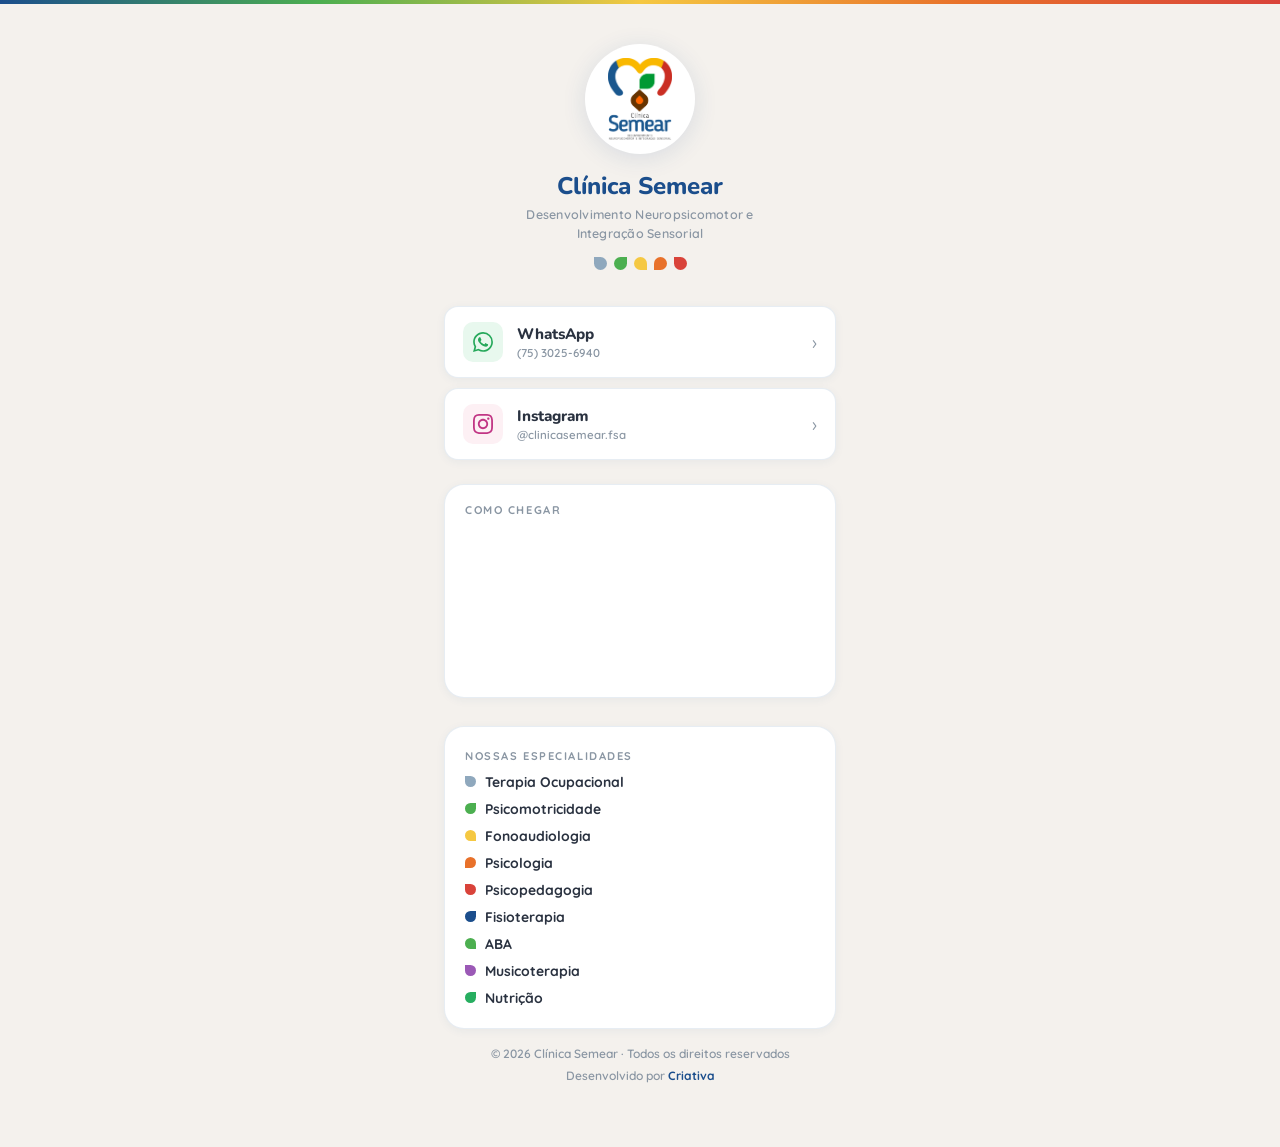
==== index.html @ 13c46524 "Add files via upload" ====
<!DOCTYPE html>
<html lang="pt-BR">
<head>
    <meta charset="UTF-8" />
    <meta name="viewport" content="width=device-width, initial-scale=1.0" />
    <title>Clínica Semear | Desenvolvimento Neuropsicomotor e Integração Sensorial</title>

    <meta name="description" content="Clínica Semear - Desenvolvimento Neuropsicomotor e Integração Sensorial. Feira de Santana - BA." />
    <meta name="theme-color" content="#1B4E8C" />

    <link rel="icon" type="image/png" href="https://clinica-semear.teamcriativa.com/icones/favicon-96x96.png" sizes="96x96" />
    <link rel="icon" type="image/svg+xml" href="https://clinica-semear.teamcriativa.com/icones/favicon.svg" />
    <link rel="shortcut icon" href="https://clinica-semear.teamcriativa.com/icones/favicon.ico" />
    <link rel="apple-touch-icon" sizes="180x180" href="https://clinica-semear.teamcriativa.com/icones/apple-touch-icon.png" />
    <meta name="apple-mobile-web-app-title" content="MyWebSite" />
    <link rel="manifest" href="https://clinica-semear.teamcriativa.com/icones/site.webmanifest" />

    <!-- Open Graph (WhatsApp, Facebook, Google) -->
    <meta property="og:image" content="https://seusite.com.br/og-image.png" />
    <meta property="og:title" content="Clínica Semear" />
    <meta property="og:description" content="Desenvolvimento Neuropsicomotor e Integração Sensorial" />

    <link rel="preconnect" href="https://fonts.googleapis.com" />
    <link rel="preconnect" href="https://fonts.gstatic.com" crossorigin />
    <link href="https://fonts.googleapis.com/css2?family=Nunito:wght@400;600;700;800&family=Quicksand:wght@500;600;700&display=swap" rel="stylesheet" />

    <style>
        :root {
            --blue:      #1B4E8C;
            --blue-mid:  #2560A8;
            --bg:        #F4F1ED;
            --white:     #FFFFFF;
            --text:      #2A3240;
            --muted:     #8A96A3;
            --border:    rgba(27,78,140,0.10);
        }

        * { margin: 0; padding: 0; box-sizing: border-box; }

        body {
            font-family: 'Quicksand', sans-serif;
            background: var(--bg);
            color: var(--text);
            min-height: 100vh;
            display: flex;
            flex-direction: column;
            align-items: center;
        }

        /* subtle top bar */
        .top-bar {
            width: 100%;
            height: 4px;
            background: linear-gradient(90deg, #1B4E8C, #4CAF50, #F5C842, #E8712A, #D9433A);
        }

        .container {
            max-width: 440px;
            width: 100%;
            padding: 40px 24px 60px;
            display: flex;
            flex-direction: column;
            align-items: center;
        }

        /* ── header ── */
        .header {
            display: flex;
            flex-direction: column;
            align-items: center;
            margin-bottom: 36px;
            animation: fadeDown 0.6s ease both;
        }

        .logo-wrap {
            width: 110px;
            height: 110px;
            border-radius: 50%;
            background: var(--white);
            display: flex;
            align-items: center;
            justify-content: center;
            box-shadow: 0 4px 24px rgba(27,78,140,0.12);
            padding: 14px;
            margin-bottom: 16px;
        }
        .logo-wrap img {
            width: 100%;
            height: 100%;
            object-fit: contain;
        }

        .clinic-name {
            font-family: 'Nunito', sans-serif;
            font-size: 1.5rem;
            font-weight: 800;
            color: var(--blue);
            margin-bottom: 4px;
        }

        .tagline {
            font-size: 0.78rem;
            color: var(--muted);
            font-weight: 600;
            text-align: center;
            max-width: 260px;
            line-height: 1.5;
            letter-spacing: 0.02em;
        }

        /* grain dots */
        .grains {
            display: flex;
            gap: 7px;
            margin-top: 14px;
        }
        .grain {
            width: 13px;
            height: 13px;
            animation: popIn 0.4s cubic-bezier(.34,1.56,.64,1) both;
        }
        /* diagonal directions via border-radius: canto 0 = ponta */
        .grain:nth-child(1) { background:#8FA8BD; animation-delay:0.3s; border-radius: 0 50% 50% 50%; } /* ponta topo-esq */
        .grain:nth-child(2) { background:#4CAF50; animation-delay:0.4s; border-radius: 50% 0 50% 50%; } /* ponta topo-dir */
        .grain:nth-child(3) { background:#F5C842; animation-delay:0.5s; border-radius: 50% 50% 0 50%; } /* ponta baixo-dir */
        .grain:nth-child(4) { background:#E8712A; animation-delay:0.6s; border-radius: 50% 50% 50% 0; } /* ponta baixo-esq */
        .grain:nth-child(5) { background:#D9433A; animation-delay:0.7s; border-radius: 0 50% 50% 50%; } /* ponta topo-esq */

        /* ── buttons ── */
        .buttons {
            width: 100%;
            display: flex;
            flex-direction: column;
            gap: 10px;
            margin-bottom: 24px;
        }

        .btn {
            display: flex;
            align-items: center;
            gap: 14px;
            padding: 15px 18px;
            border-radius: 14px;
            text-decoration: none;
            background: var(--white);
            border: 1.5px solid var(--border);
            box-shadow: 0 2px 10px rgba(27,78,140,0.06);
            transition: transform 0.18s ease, box-shadow 0.18s ease, border-color 0.18s ease;
            animation: fadeUp 0.5s ease both;
            color: var(--text);
        }
        .btn:nth-child(1) { animation-delay: 0.25s; }
        .btn:nth-child(2) { animation-delay: 0.35s; }
        .btn:nth-child(3) { animation-delay: 0.45s; }
        .btn:nth-child(4) { animation-delay: 0.55s; }

        .btn:hover {
            transform: translateY(-2px);
            box-shadow: 0 6px 20px rgba(27,78,140,0.13);
            border-color: rgba(27,78,140,0.22);
        }
        .btn:active { transform: translateY(0); }

        .btn-icon {
            width: 40px;
            height: 40px;
            border-radius: 10px;
            display: flex;
            align-items: center;
            justify-content: center;
            flex-shrink: 0;
        }

        .btn-text { flex: 1; }
        .btn-label {
            display: block;
            font-family: 'Nunito', sans-serif;
            font-size: 0.95rem;
            font-weight: 800;
            color: var(--text);
        }
        .btn-sub {
            display: block;
            font-size: 0.72rem;
            color: var(--muted);
            font-weight: 600;
            margin-top: 1px;
        }

        .btn-arrow {
            font-size: 1.2rem;
            color: var(--muted);
        }

        /* icon bg colors — subtle tints */
        .icon-green  { background: #E8F8EE; }
        .icon-insta  { background: #FDF0F4; }
        .icon-email  { background: #FEF9E7; }
        .icon-map    { background: #FEF0EB; }

        /* ── card ── */
        .card {
            width: 100%;
            background: var(--white);
            border-radius: 20px;
            padding: 22px 20px;
            border: 1.5px solid var(--border);
            box-shadow: 0 2px 10px rgba(27,78,140,0.06);
            margin-bottom: 14px;
            animation: fadeUp 0.5s ease 0.65s both;
        }

        .card-title {
            font-size: 0.7rem;
            font-weight: 800;
            letter-spacing: 0.14em;
            text-transform: uppercase;
            color: var(--muted);
            margin-bottom: 10px;
        }

        .especialidades {
            display: flex;
            flex-direction: column;
            gap: 10px;
        }

        .esp-item {
            display: flex;
            align-items: center;
            gap: 9px;
            font-size: 0.87rem;
            font-weight: 700;
            color: var(--text);
        }

        .esp-dot {
            width: 11px;
            height: 11px;
            border-radius: 50% 50% 50% 0;
            flex-shrink: 0;
        }

        /* ── map ── */
        .map-card {
            width: 100%;
            background: var(--white);
            border-radius: 20px;
            overflow: hidden;
            border: 1.5px solid var(--border);
            box-shadow: 0 2px 10px rgba(27,78,140,0.06);
            margin-bottom: 28px;
            animation: fadeUp 0.5s ease 0.75s both;
        }
        .map-header {
            padding: 18px 20px 0px;
        }
        .map-address {
            font-size: 0.8rem;
            color: var(--muted);
            font-weight: 600;
            margin-top: 4px;
        }
        .map-embed {
            width: 100%;
            height: 170px;
            border: none;
            display: block;
        }

        /* ── footer ── */
        .footer {
            text-align: center;
            font-size: 0.75rem;
            color: var(--muted);
            font-weight: 600;
            animation: fadeUp 0.5s ease 0.85s both;
            line-height: 1.8;
        }
        .footer a { color: var(--blue); text-decoration: none; font-weight: 700; }
        .footer a:hover { text-decoration: underline; }

        /* ── animations ── */
        @keyframes fadeDown {
            from { opacity: 0; transform: translateY(-16px); }
            to   { opacity: 1; transform: translateY(0); }
        }
        @keyframes fadeUp {
            from { opacity: 0; transform: translateY(16px); }
            to   { opacity: 1; transform: translateY(0); }
        }
        @keyframes popIn {
            from { opacity: 0; transform: scale(0.4); }
            to   { opacity: 1; transform: scale(1); }
        }
    </style>
</head>
<body>

    <div class="top-bar"></div>

    <div class="container">

        <!-- header -->
        <div class="header">
            <div class="logo-wrap">
                <img src="./logo.png" alt="Clínica Semear" />
            </div>
            <span class="clinic-name">Clínica Semear</span>
            <span class="tagline">Desenvolvimento Neuropsicomotor e Integração Sensorial</span>
            <div class="grains">
                <div class="grain"></div>
                <div class="grain"></div>
                <div class="grain"></div>
                <div class="grain"></div>
                <div class="grain"></div>
            </div>
        </div>

        <!-- links -->
        <div class="buttons">

            <a class="btn" href="https://api.whatsapp.com/send?phone=5575930256940&text=Olá,%20Clínica%20Semear!%20Gostaria%20de%20agendar%20uma%20consulta." target="_blank" rel="noopener">
                <div class="btn-icon icon-green">
                    <svg width="20" height="20" viewBox="0 0 24 24" fill="#25A85A"><path d="M17.472 14.382c-.297-.149-1.758-.867-2.03-.967-.273-.099-.471-.148-.67.15-.197.297-.767.966-.94 1.164-.173.199-.347.223-.644.075-.297-.15-1.255-.463-2.39-1.475-.883-.788-1.48-1.761-1.653-2.059-.173-.297-.018-.458.13-.606.134-.133.298-.347.446-.52.149-.174.198-.298.298-.497.099-.198.05-.371-.025-.52-.075-.149-.669-1.612-.916-2.207-.242-.579-.487-.5-.669-.51-.173-.008-.371-.01-.57-.01-.198 0-.52.074-.792.372-.272.297-1.04 1.016-1.04 2.479 0 1.462 1.065 2.875 1.213 3.074.149.198 2.096 3.2 5.077 4.487.709.306 1.262.489 1.694.625.712.227 1.36.195 1.871.118.571-.085 1.758-.719 2.006-1.413.248-.694.248-1.289.173-1.413-.074-.124-.272-.198-.57-.347m-5.421 7.403h-.004a9.87 9.87 0 01-5.031-1.378l-.361-.214-3.741.982.998-3.648-.235-.374a9.86 9.86 0 01-1.51-5.26c.001-5.45 4.436-9.884 9.888-9.884 2.64 0 5.122 1.03 6.988 2.898a9.825 9.825 0 012.893 6.994c-.003 5.45-4.437 9.884-9.885 9.884m8.413-18.297A11.815 11.815 0 0012.05 0C5.495 0 .16 5.335.157 11.892c0 2.096.547 4.142 1.588 5.945L.057 24l6.305-1.654a11.882 11.882 0 005.683 1.448h.005c6.554 0 11.89-5.335 11.893-11.893a11.821 11.821 0 00-3.48-8.413z"/></svg>
                </div>
                <div class="btn-text">
                    <span class="btn-label">WhatsApp</span>
                    <span class="btn-sub">(75) 3025-6940</span>
                </div>
                <span class="btn-arrow">›</span>
            </a>

            <a class="btn" href="https://www.instagram.com/clinicasemear.fsa/" target="_blank" rel="noopener">
                <div class="btn-icon icon-insta">
                    <svg width="20" height="20" viewBox="0 0 24 24" fill="#C13584"><path d="M12 2.163c3.204 0 3.584.012 4.85.07 3.252.148 4.771 1.691 4.919 4.919.058 1.265.069 1.645.069 4.849 0 3.205-.012 3.584-.069 4.849-.149 3.225-1.664 4.771-4.919 4.919-1.266.058-1.644.07-4.85.07-3.204 0-3.584-.012-4.849-.07-3.26-.149-4.771-1.699-4.919-4.92-.058-1.265-.07-1.644-.07-4.849 0-3.204.013-3.583.07-4.849.149-3.227 1.664-4.771 4.919-4.919 1.266-.057 1.645-.069 4.849-.069zm0-2.163c-3.259 0-3.667.014-4.947.072-4.358.2-6.78 2.618-6.98 6.98-.059 1.281-.073 1.689-.073 4.948 0 3.259.014 3.668.072 4.948.2 4.358 2.618 6.78 6.98 6.98 1.281.058 1.689.072 4.948.072 3.259 0 3.668-.014 4.948-.072 4.354-.2 6.782-2.618 6.979-6.98.059-1.28.073-1.689.073-4.948 0-3.259-.014-3.667-.072-4.947-.196-4.354-2.617-6.78-6.979-6.98-1.281-.059-1.69-.073-4.949-.073zm0 5.838c-3.403 0-6.162 2.759-6.162 6.162s2.759 6.163 6.162 6.163 6.162-2.759 6.162-6.163c0-3.403-2.759-6.162-6.162-6.162zm0 10.162c-2.209 0-4-1.79-4-4 0-2.209 1.791-4 4-4s4 1.791 4 4c0 2.21-1.791 4-4 4zm6.406-11.845c-.796 0-1.441.645-1.441 1.44s.645 1.44 1.441 1.44c.795 0 1.439-.645 1.439-1.44s-.644-1.44-1.439-1.44z"/></svg>
                </div>
                <div class="btn-text">
                    <span class="btn-label">Instagram</span>
                    <span class="btn-sub">@clinicasemear.fsa</span>
                </div>
                <span class="btn-arrow">›</span>
            </a>

        </div>

        <!-- mapa -->
        <div class="map-card">
            <div class="map-header">
                <p class="card-title">Como chegar</p>
            </div>
            <iframe
                class="map-embed"
                src="https://maps.google.com/maps?q=Cl%C3%ADnica+Semear+Feira+de+Santana&output=embed&hl=pt-BR"
                allowfullscreen loading="lazy"
                referrerpolicy="no-referrer-when-downgrade"
                title="Localização da Clínica Semear">
            </iframe>
        </div>

        <!-- especialidades -->
        <div class="card">
            <p class="card-title">Nossas Especialidades</p>
            <div class="especialidades">
                <div class="esp-item"><div class="esp-dot" style="background:#8FA8BD;border-radius:0 50% 50% 50%"></div>Terapia Ocupacional</div>
                <div class="esp-item"><div class="esp-dot" style="background:#4CAF50;border-radius:50% 0 50% 50%"></div>Psicomotricidade</div>
                <div class="esp-item"><div class="esp-dot" style="background:#F5C842;border-radius:50% 50% 0 50%"></div>Fonoaudiologia</div>
                <div class="esp-item"><div class="esp-dot" style="background:#E8712A;border-radius:50% 50% 50% 0"></div>Psicologia</div>
                <div class="esp-item"><div class="esp-dot" style="background:#D9433A;border-radius:0 50% 50% 50%"></div>Psicopedagogia</div>
                <div class="esp-item"><div class="esp-dot" style="background:#1B4E8C;border-radius:50% 0 50% 50%"></div>Fisioterapia</div>
                <div class="esp-item"><div class="esp-dot" style="background:#4CAF50;border-radius:50% 50% 0 50%"></div>ABA</div>
                <div class="esp-item"><div class="esp-dot" style="background:#9B59B6;border-radius:0 50% 50% 50%"></div>Musicoterapia</div>
                <div class="esp-item"><div class="esp-dot" style="background:#27AE60;border-radius:50% 0 50% 50%"></div>Nutrição</div>
            </div>
        </div>

        <div class="footer">
            © <span id="ano"></span> Clínica Semear · Todos os direitos reservados<br />
            Desenvolvido por <a href="https://www.instagram.com/teamcriativamkt/" target="_blank" rel="noopener">Criativa</a>
        </div>

    </div>

    <script>document.getElementById('ano').textContent = new Date().getFullYear();</script>
</body>
</html>
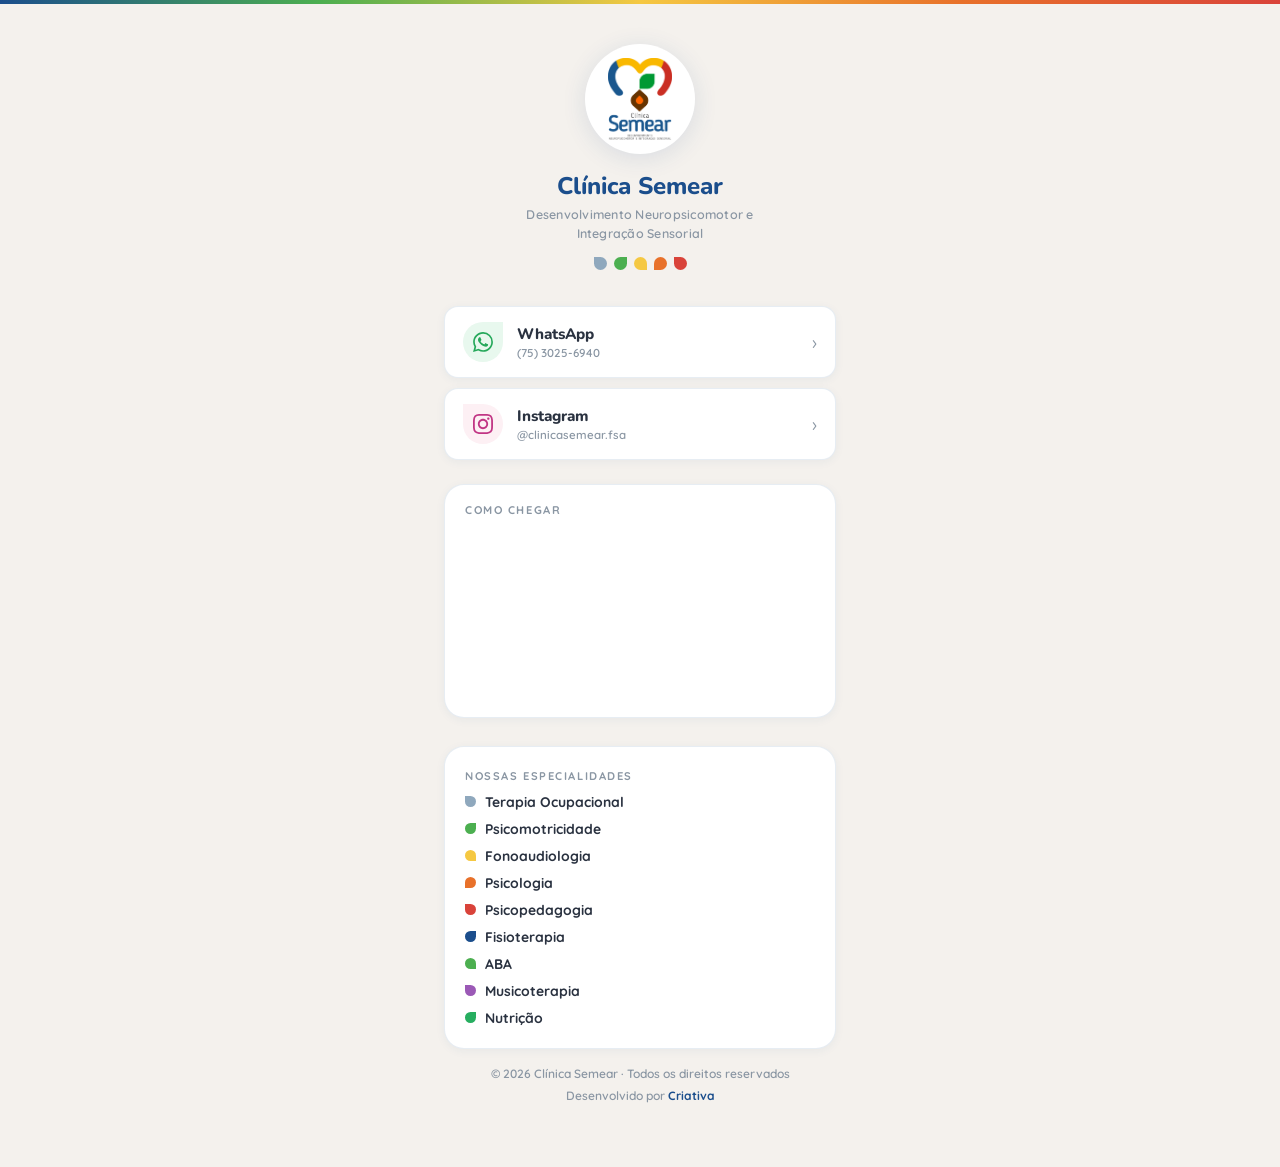
==== commit 0687f5e0: "Update index.html" ====
--- a/index.html
+++ b/index.html
@@ -16,7 +16,7 @@
     <link rel="manifest" href="https://clinica-semear.teamcriativa.com/icones/site.webmanifest" />
 
     <!-- Open Graph (WhatsApp, Facebook, Google) -->
-    <meta property="og:image" content="https://seusite.com.br/og-image.png" />
+    <meta property="og:image" content="https://clinica-semear.teamcriativa.com/bg.jpg" />
     <meta property="og:title" content="Clínica Semear" />
     <meta property="og:description" content="Desenvolvimento Neuropsicomotor e Integração Sensorial" />
 
@@ -164,7 +164,7 @@
         .btn-icon {
             width: 40px;
             height: 40px;
-            border-radius: 10px;
+            
             display: flex;
             align-items: center;
             justify-content: center;
@@ -193,8 +193,8 @@
         }
 
         /* icon bg colors — subtle tints */
-        .icon-green  { background: #E8F8EE; }
-        .icon-insta  { background: #FDF0F4; }
+        .icon-green  { background: #E8F8EE; border-radius: 50% 0 50% 50%;}
+        .icon-insta  { background: #FDF0F4;  border-radius: 0 50% 50%;}
         .icon-email  { background: #FEF9E7; }
         .icon-map    { background: #FEF0EB; }
 
@@ -251,9 +251,10 @@
             box-shadow: 0 2px 10px rgba(27,78,140,0.06);
             margin-bottom: 28px;
             animation: fadeUp 0.5s ease 0.75s both;
+            padding: 0 20px 20px;
         }
         .map-header {
-            padding: 18px 20px 0px;
+            padding: 18px 0 0 0 ;
         }
         .map-address {
             font-size: 0.8rem;
@@ -264,6 +265,7 @@
         .map-embed {
             width: 100%;
             height: 170px;
+            border-radius: 10px;
             border: none;
             display: block;
         }
@@ -349,13 +351,13 @@
             <div class="map-header">
                 <p class="card-title">Como chegar</p>
             </div>
-            <iframe
-                class="map-embed"
-                src="https://maps.google.com/maps?q=Cl%C3%ADnica+Semear+Feira+de+Santana&output=embed&hl=pt-BR"
-                allowfullscreen loading="lazy"
-                referrerpolicy="no-referrer-when-downgrade"
-                title="Localização da Clínica Semear">
-            </iframe>
+                <iframe
+                    class="map-embed"
+                    src="https://maps.google.com/maps?q=Cl%C3%ADnica+Semear+Feira+de+Santana&output=embed&hl=pt-BR"
+                    allowfullscreen loading="lazy"
+                    referrerpolicy="no-referrer-when-downgrade"
+                    title="Localização da Clínica Semear">
+                </iframe>
         </div>
 
         <!-- especialidades -->
@@ -383,4 +385,4 @@
 
     <script>document.getElementById('ano').textContent = new Date().getFullYear();</script>
 </body>
-</html>+</html>
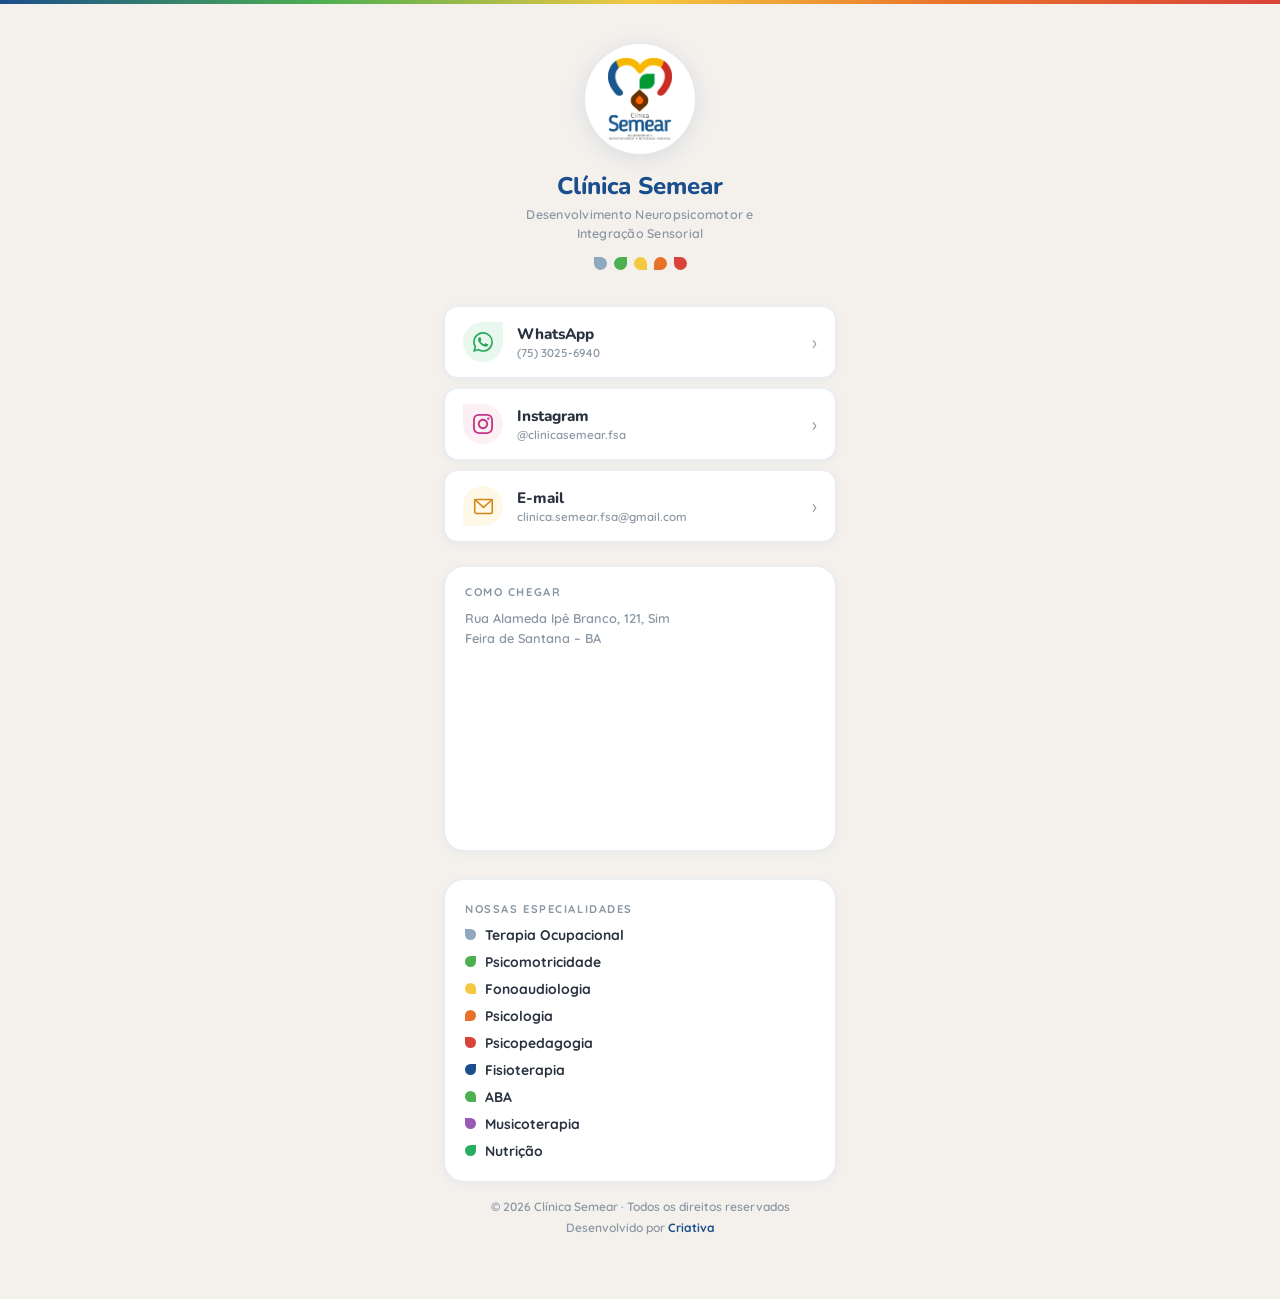
==== commit 0ed1698c: "Update index.html" ====
--- a/index.html
+++ b/index.html
@@ -19,6 +19,15 @@
     <meta property="og:image" content="https://clinica-semear.teamcriativa.com/bg.jpg" />
     <meta property="og:title" content="Clínica Semear" />
     <meta property="og:description" content="Desenvolvimento Neuropsicomotor e Integração Sensorial" />
+
+    <!-- Google Analytics -->
+    <script async src="https://www.googletagmanager.com/gtag/js?id=G-KRX3YRPLMB"></script>
+    <script>
+        window.dataLayer = window.dataLayer || [];
+        function gtag(){dataLayer.push(arguments);}
+        gtag('js', new Date());
+        gtag('config', 'G-KRX3YRPLMB');
+    </script>
 
     <link rel="preconnect" href="https://fonts.googleapis.com" />
     <link rel="preconnect" href="https://fonts.gstatic.com" crossorigin />
@@ -119,12 +128,11 @@
             height: 13px;
             animation: popIn 0.4s cubic-bezier(.34,1.56,.64,1) both;
         }
-        /* diagonal directions via border-radius: canto 0 = ponta */
-        .grain:nth-child(1) { background:#8FA8BD; animation-delay:0.3s; border-radius: 0 50% 50% 50%; } /* ponta topo-esq */
-        .grain:nth-child(2) { background:#4CAF50; animation-delay:0.4s; border-radius: 50% 0 50% 50%; } /* ponta topo-dir */
-        .grain:nth-child(3) { background:#F5C842; animation-delay:0.5s; border-radius: 50% 50% 0 50%; } /* ponta baixo-dir */
-        .grain:nth-child(4) { background:#E8712A; animation-delay:0.6s; border-radius: 50% 50% 50% 0; } /* ponta baixo-esq */
-        .grain:nth-child(5) { background:#D9433A; animation-delay:0.7s; border-radius: 0 50% 50% 50%; } /* ponta topo-esq */
+        .grain:nth-child(1) { background:#8FA8BD; animation-delay:0.3s; border-radius: 0 50% 50% 50%; }
+        .grain:nth-child(2) { background:#4CAF50; animation-delay:0.4s; border-radius: 50% 0 50% 50%; }
+        .grain:nth-child(3) { background:#F5C842; animation-delay:0.5s; border-radius: 50% 50% 0 50%; }
+        .grain:nth-child(4) { background:#E8712A; animation-delay:0.6s; border-radius: 50% 50% 50% 0; }
+        .grain:nth-child(5) { background:#D9433A; animation-delay:0.7s; border-radius: 0 50% 50% 50%; }
 
         /* ── buttons ── */
         .buttons {
@@ -152,7 +160,6 @@
         .btn:nth-child(1) { animation-delay: 0.25s; }
         .btn:nth-child(2) { animation-delay: 0.35s; }
         .btn:nth-child(3) { animation-delay: 0.45s; }
-        .btn:nth-child(4) { animation-delay: 0.55s; }
 
         .btn:hover {
             transform: translateY(-2px);
@@ -164,7 +171,6 @@
         .btn-icon {
             width: 40px;
             height: 40px;
-            
             display: flex;
             align-items: center;
             justify-content: center;
@@ -192,11 +198,11 @@
             color: var(--muted);
         }
 
-        /* icon bg colors — subtle tints */
-        .icon-green  { background: #E8F8EE; border-radius: 50% 0 50% 50%;}
-        .icon-insta  { background: #FDF0F4;  border-radius: 0 50% 50%;}
-        .icon-email  { background: #FEF9E7; }
-        .icon-map    { background: #FEF0EB; }
+        /* icon bg colors */
+        .icon-green  { background: #E8F8EE; border-radius: 50% 0 50% 50%; }
+        .icon-insta  { background: #FDF0F4; border-radius: 0 50% 50% 50%; }
+        .icon-email  { background: #FEF9E7; border-radius: 50% 50% 50% 0; }
+        .icon-map    { background: #FEF0EB; border-radius: 50% 0 50% 50%; }
 
         /* ── card ── */
         .card {
@@ -254,13 +260,14 @@
             padding: 0 20px 20px;
         }
         .map-header {
-            padding: 18px 0 0 0 ;
+            padding: 18px 0 12px 0;
         }
         .map-address {
             font-size: 0.8rem;
             color: var(--muted);
             font-weight: 600;
             margin-top: 4px;
+            line-height: 1.5;
         }
         .map-embed {
             width: 100%;
@@ -322,7 +329,7 @@
         <!-- links -->
         <div class="buttons">
 
-            <a class="btn" href="https://api.whatsapp.com/send?phone=5575930256940&text=Olá,%20Clínica%20Semear!%20Gostaria%20de%20agendar%20uma%20consulta." target="_blank" rel="noopener">
+            <a class="btn" href="https://api.whatsapp.com/send?phone=557530256940&text=Olá,%20Clínica%20Semear!%20Gostaria%20de%20agendar%20uma%20consulta." target="_blank" rel="noopener">
                 <div class="btn-icon icon-green">
                     <svg width="20" height="20" viewBox="0 0 24 24" fill="#25A85A"><path d="M17.472 14.382c-.297-.149-1.758-.867-2.03-.967-.273-.099-.471-.148-.67.15-.197.297-.767.966-.94 1.164-.173.199-.347.223-.644.075-.297-.15-1.255-.463-2.39-1.475-.883-.788-1.48-1.761-1.653-2.059-.173-.297-.018-.458.13-.606.134-.133.298-.347.446-.52.149-.174.198-.298.298-.497.099-.198.05-.371-.025-.52-.075-.149-.669-1.612-.916-2.207-.242-.579-.487-.5-.669-.51-.173-.008-.371-.01-.57-.01-.198 0-.52.074-.792.372-.272.297-1.04 1.016-1.04 2.479 0 1.462 1.065 2.875 1.213 3.074.149.198 2.096 3.2 5.077 4.487.709.306 1.262.489 1.694.625.712.227 1.36.195 1.871.118.571-.085 1.758-.719 2.006-1.413.248-.694.248-1.289.173-1.413-.074-.124-.272-.198-.57-.347m-5.421 7.403h-.004a9.87 9.87 0 01-5.031-1.378l-.361-.214-3.741.982.998-3.648-.235-.374a9.86 9.86 0 01-1.51-5.26c.001-5.45 4.436-9.884 9.888-9.884 2.64 0 5.122 1.03 6.988 2.898a9.825 9.825 0 012.893 6.994c-.003 5.45-4.437 9.884-9.885 9.884m8.413-18.297A11.815 11.815 0 0012.05 0C5.495 0 .16 5.335.157 11.892c0 2.096.547 4.142 1.588 5.945L.057 24l6.305-1.654a11.882 11.882 0 005.683 1.448h.005c6.554 0 11.89-5.335 11.893-11.893a11.821 11.821 0 00-3.48-8.413z"/></svg>
                 </div>
@@ -340,6 +347,20 @@
                 <div class="btn-text">
                     <span class="btn-label">Instagram</span>
                     <span class="btn-sub">@clinicasemear.fsa</span>
+                </div>
+                <span class="btn-arrow">›</span>
+            </a>
+
+            <a class="btn" href="mailto:clinica.semear.fsa@gmail.com" target="_blank" rel="noopener">
+                <div class="btn-icon icon-email">
+                    <svg width="21" height="21" viewBox="0 0 24 24" fill="none" stroke="#D4861A" stroke-width="1.8" stroke-linecap="round" stroke-linejoin="round" xmlns="http://www.w3.org/2000/svg">
+                        <rect x="2" y="4" width="20" height="16" rx="2"/>
+                        <polyline points="2,4 12,13 22,4"/>
+                    </svg>
+                </div>
+                <div class="btn-text">
+                    <span class="btn-label">E-mail</span>
+                    <span class="btn-sub">clinica.semear.fsa@gmail.com</span>
                 </div>
                 <span class="btn-arrow">›</span>
             </a>
@@ -350,14 +371,15 @@
         <div class="map-card">
             <div class="map-header">
                 <p class="card-title">Como chegar</p>
+                <p class="map-address">Rua Alameda Ipê Branco, 121, Sim<br/>Feira de Santana – BA</p>
             </div>
-                <iframe
-                    class="map-embed"
-                    src="https://maps.google.com/maps?q=Cl%C3%ADnica+Semear+Feira+de+Santana&output=embed&hl=pt-BR"
-                    allowfullscreen loading="lazy"
-                    referrerpolicy="no-referrer-when-downgrade"
-                    title="Localização da Clínica Semear">
-                </iframe>
+            <iframe
+                class="map-embed"
+                src="https://maps.google.com/maps?q=Cl%C3%ADnica+Semear+Feira+de+Santana&output=embed&hl=pt-BR"
+                allowfullscreen loading="lazy"
+                referrerpolicy="no-referrer-when-downgrade"
+                title="Localização da Clínica Semear">
+            </iframe>
         </div>
 
         <!-- especialidades -->
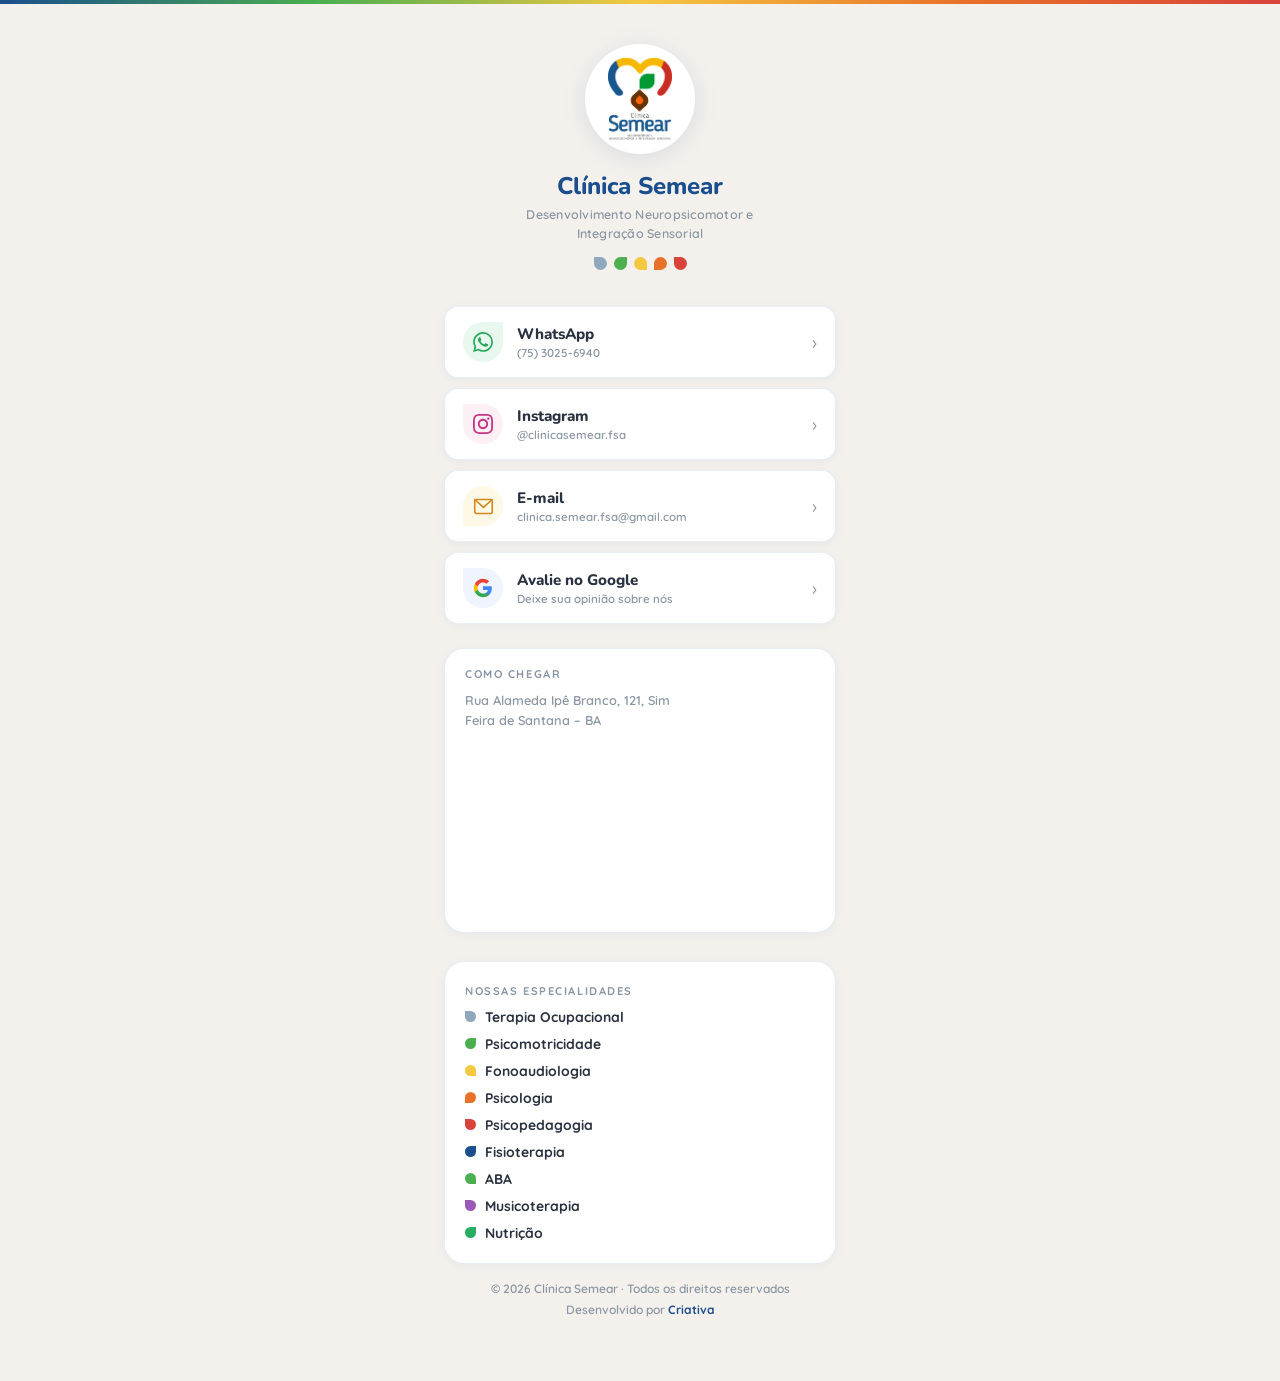
==== commit 7deffdcc: "Update index.html" ====
--- a/index.html
+++ b/index.html
@@ -203,6 +203,7 @@
         .icon-insta  { background: #FDF0F4; border-radius: 0 50% 50% 50%; }
         .icon-email  { background: #FEF9E7; border-radius: 50% 50% 50% 0; }
         .icon-map    { background: #FEF0EB; border-radius: 50% 0 50% 50%; }
+        .icon-google { background: #F0F4FF; border-radius: 0 50% 50% 50%; }
 
         /* ── card ── */
         .card {
@@ -365,6 +366,22 @@
                 <span class="btn-arrow">›</span>
             </a>
 
+            <a class="btn" href="https://share.google/9v8xPfpZwlVuqH6cT" target="_blank" rel="noopener">
+                <div class="btn-icon icon-google">
+                    <svg width="20" height="20" viewBox="0 0 24 24" xmlns="http://www.w3.org/2000/svg">
+                        <path d="M22.56 12.25c0-.78-.07-1.53-.2-2.25H12v4.26h5.92c-.26 1.37-1.04 2.53-2.21 3.31v2.77h3.57c2.08-1.92 3.28-4.74 3.28-8.09z" fill="#4285F4"/>
+                        <path d="M12 23c2.97 0 5.46-.98 7.28-2.66l-3.57-2.77c-.98.66-2.23 1.06-3.71 1.06-2.86 0-5.29-1.93-6.16-4.53H2.18v2.84C3.99 20.53 7.7 23 12 23z" fill="#34A853"/>
+                        <path d="M5.84 14.09c-.22-.66-.35-1.36-.35-2.09s.13-1.43.35-2.09V7.07H2.18C1.43 8.55 1 10.22 1 12s.43 3.45 1.18 4.93l3.66-2.84z" fill="#FBBC05"/>
+                        <path d="M12 5.38c1.62 0 3.06.56 4.21 1.64l3.15-3.15C17.45 2.09 14.97 1 12 1 7.7 1 3.99 3.47 2.18 7.07l3.66 2.84c.87-2.6 3.3-4.53 6.16-4.53z" fill="#EA4335"/>
+                    </svg>
+                </div>
+                <div class="btn-text">
+                    <span class="btn-label">Avalie no Google</span>
+                    <span class="btn-sub">Deixe sua opinião sobre nós</span>
+                </div>
+                <span class="btn-arrow">›</span>
+            </a>
+
         </div>
 
         <!-- mapa -->
